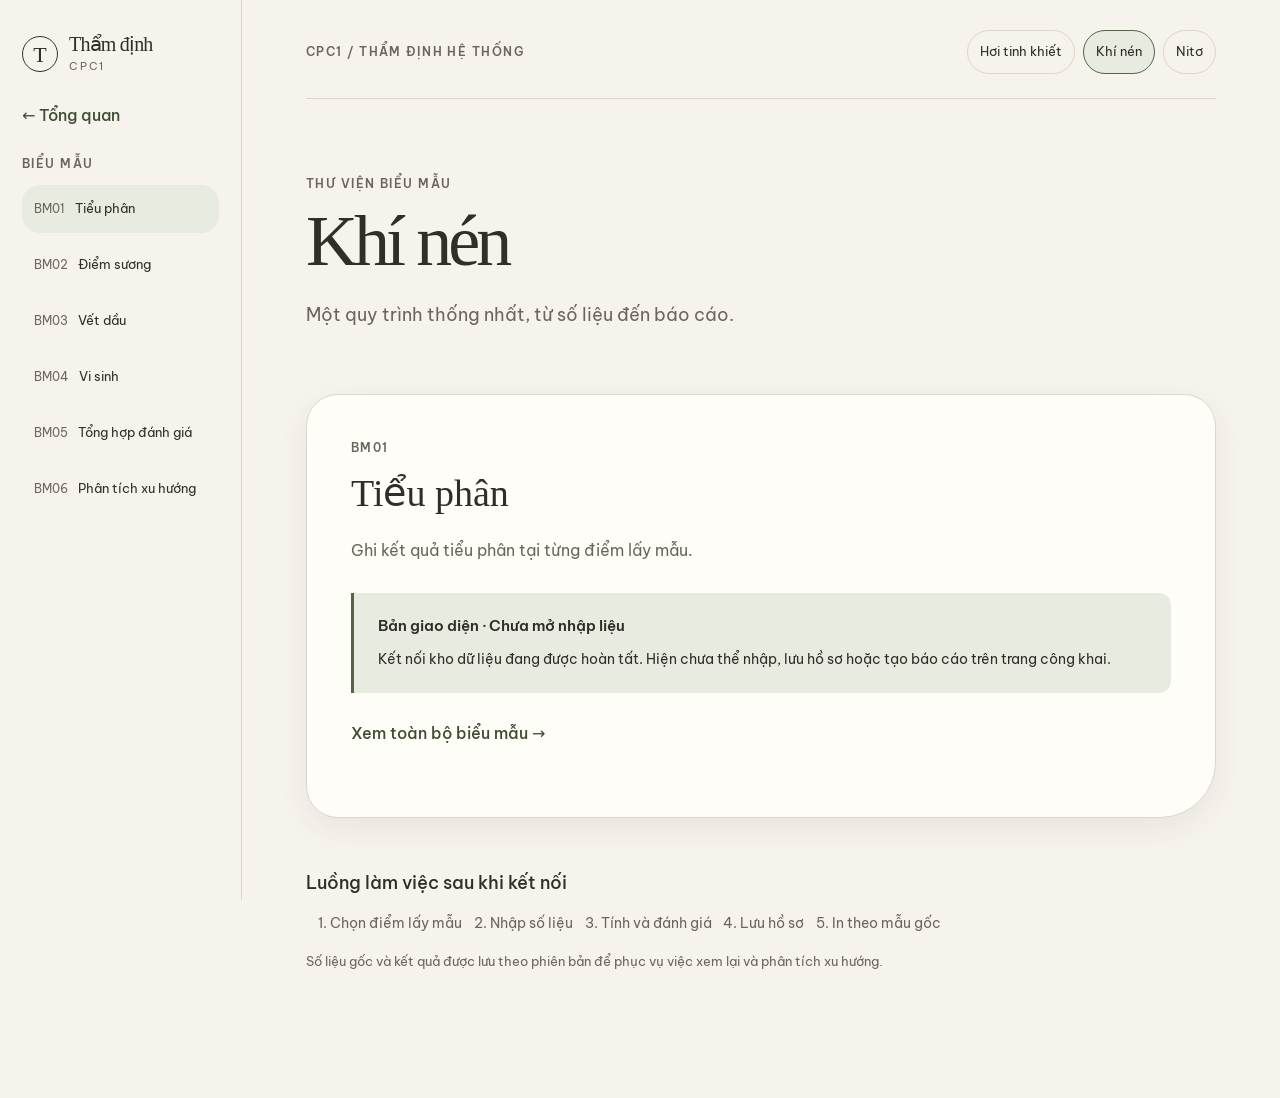
==== gas.html @ d6c69bbc "Publish Tham dinh interface catalogue" ====
<!doctype html>
<html lang="vi"><head><meta charset="utf-8"><meta name="viewport" content="width=device-width,initial-scale=1">
<meta name="color-scheme" content="light"><title>Thẩm định | Biểu mẫu hệ thống</title>
<link rel="stylesheet" href="./theme.css"><link rel="stylesheet" href="./home.css"><link rel="stylesheet" href="./publication.css"></head>
<body data-publication-module><a class="skip-link" href="#main-content">Bỏ qua điều hướng</a>
<div class="home-shell"><aside class="home-sidebar" aria-label="Biểu mẫu hệ thống">
<a class="home-brand" href="./index.html"><span class="publication-mark" aria-hidden="true">T</span><span><strong>Thẩm định</strong><small>CPC1</small></span></a>
<a class="publication-back" href="./index.html">← Tổng quan</a><p class="eyebrow">BIỂU MẪU</p>
<nav id="publication-forms" class="publication-forms" aria-label="Chọn biểu mẫu"></nav></aside>
<main id="main-content" tabindex="-1"><header class="home-header"><p class="section-kicker">CPC1 / THẨM ĐỊNH HỆ THỐNG</p>
<nav class="publication-systems" aria-label="Chọn hệ thống"><a href="./steam.html" data-system="steam">Hơi tinh khiết</a><a href="./gas.html?system=air" data-system="air">Khí nén</a><a href="./gas.html?system=nitrogen" data-system="nitrogen">Nitơ</a></nav></header>
<section class="intro"><div><p class="eyebrow">THƯ VIỆN BIỂU MẪU</p><h1 id="publication-system">Hệ thống</h1><p class="lede">Một quy trình thống nhất, từ số liệu đến báo cáo.</p></div></section>
<section class="publication-form-card" aria-labelledby="publication-title"><p class="eyebrow" id="publication-code"></p><h2 id="publication-title">Biểu mẫu</h2><p id="publication-description"></p>
<div class="publication-notice" role="status"><strong>Bản giao diện · Chưa mở nhập liệu</strong><p>Kết nối kho dữ liệu đang được hoàn tất. Hiện chưa thể nhập, lưu hồ sơ hoặc tạo báo cáo trên trang công khai.</p></div>
<a class="publication-back" href="./index.html#bieu-mau">Xem toàn bộ biểu mẫu →</a></section>
<section class="publication-flow" aria-labelledby="publication-flow-title"><h2 id="publication-flow-title">Luồng làm việc sau khi kết nối</h2><ol><li>Chọn điểm lấy mẫu</li><li>Nhập số liệu</li><li>Tính và đánh giá</li><li>Lưu hồ sơ</li><li>In theo mẫu gốc</li></ol><p>Số liệu gốc và kết quả được lưu theo phiên bản để phục vụ việc xem lại và phân tích xu hướng.</p></section>
</main></div><script src="./publication.js" defer></script></body></html>
---- theme.css ----
@font-face {
  font-family: "Be Vietnam Pro";
  src: url("./fonts/BeVietnamPro-Regular.ttf") format("truetype");
  font-style: normal;
  font-weight: 400;
  font-display: swap;
}
@font-face {
  font-family: "Be Vietnam Pro";
  src: url("./fonts/BeVietnamPro-Medium.ttf") format("truetype");
  font-style: normal;
  font-weight: 500;
  font-display: swap;
}
@font-face {
  font-family: "Be Vietnam Pro";
  src: url("./fonts/BeVietnamPro-SemiBold.ttf") format("truetype");
  font-style: normal;
  font-weight: 600;
  font-display: swap;
}

:root {
  --td-bg: #f6f3ec;
  --td-surface: #fffdf8;
  --td-ink: #302e28;
  --td-muted: #6b665c;
  --td-line: #ddd7cb;
  --td-accent: #556447;
  --td-accent-deep: #3f4c35;
  --td-accent-soft: #e8ebdf;
  --td-pass: #296247;
  --td-pass-soft: #e6f0e9;
  --td-fail: #a63a35;
  --td-fail-soft: #fae9e7;
  --td-warning: #86651d;
  --td-warning-soft: #faf1d7;
  --td-radius: 16px;
  --td-shadow: 0 10px 30px rgb(66 58 41 / 7%);
  --td-focus: #9a6c18;
}

body { font-family: "Be Vietnam Pro", ui-sans-serif, system-ui, -apple-system, "Segoe UI", Arial, sans-serif; }

@media (max-width: 760px) {
  .shell { padding: 20px 12px 48px; }
  .masthead { display: block; }
  .top-actions { margin-top: 16px; }
  .workspace { grid-template-columns: minmax(0, 1fr); }
  .workspace > .sidebar { position: static; }
  .point-list { max-height: 250px; }
  .content-heading { display: block; }
  .content-heading .status { margin-top: 10px; }
  .summary-row { grid-template-columns: minmax(0, 1fr); }
  .actionbar { position: static; }
  .actionbar .actions { width: 100%; }
  .actionbar .actions button { flex: 1 1 145px; }
}

@media (max-width: 390px) {
  .shell { padding: 14px 8px 32px; }
  .workspace > .content, .workspace > .sidebar { padding: 14px; }
  .actionbar .actions button { flex-basis: 100%; }
  .field-grid { grid-template-columns: minmax(0, 1fr); }
}

@media (prefers-reduced-motion: reduce) {
  *, *::before, *::after { scroll-behavior: auto !important; transition: none !important; }
}
---- home.css ----
* {
  box-sizing: border-box;
}
.sr-only {
  position: absolute;
  width: 1px;
  height: 1px;
  padding: 0;
  margin: -1px;
  overflow: hidden;
  clip-path: inset(50%);
  white-space: nowrap;
  border: 0;
}
html {
  scroll-behavior: smooth;
}
body {
  margin: 0;
  background: var(--td-bg);
  color: var(--td-ink);
  font-family: "Be Vietnam Pro", ui-sans-serif, system-ui, sans-serif;
  font-size: 16px;
  line-height: 1.5;
}
.skip-link {
  position: fixed;
  z-index: 20;
  top: 10px;
  left: 10px;
  padding: 0.7rem 1rem;
  background: var(--td-ink);
  color: #fff;
  transform: translateY(-150%);
  border-radius: 7px;
}
.skip-link:focus {
  transform: translateY(0);
}
.home-shell {
  display: grid;
  grid-template-columns: 242px minmax(0, 1fr);
  min-height: 100vh;
}
.home-sidebar {
  position: sticky;
  top: 0;
  height: 100vh;
  padding: 34px 22px 26px;
  border-right: 1px solid var(--td-line);
  display: flex;
  flex-direction: column;
}
.home-brand {
  display: flex;
  align-items: center;
  gap: 11px;
  width: max-content;
  color: inherit;
  text-decoration: none;
}
.brand-glyph {
  width: 34px;
  height: 34px;
  padding: 7px;
  border: 1px solid var(--td-ink);
  border-radius: 50%;
  fill: none;
  stroke: currentColor;
  stroke-width: 1.6;
}
.home-brand strong {
  display: block;
  font-family: Georgia, serif;
  font-size: 20px;
  font-weight: 500;
  letter-spacing: -0.04em;
  line-height: 1;
}
.home-brand small {
  display: block;
  color: var(--td-muted);
  font-size: 11px;
  letter-spacing: 0.16em;
  margin-top: 4px;
}
.primary-nav {
  display: grid;
  gap: 5px;
  margin-top: 68px;
}
.primary-nav a {
  display: flex;
  align-items: center;
  gap: 11px;
  min-height: 44px;
  padding: 0 10px;
  border-radius: 24px;
  color: var(--td-muted);
  text-decoration: none;
  font-size: 14px;
}
.primary-nav a:hover,
.primary-nav a:focus-visible,
.primary-nav a[aria-current] {
  background: var(--td-surface);
  color: var(--td-ink);
}
.primary-nav svg {
  width: 18px;
  height: 18px;
  fill: none;
  stroke: currentColor;
  stroke-width: 1.5;
}
.sidebar-note {
  margin: auto 10px 0;
  color: var(--td-muted);
  font-size: 12px;
  line-height: 1.55;
}
main {
  width: min(1100px, 100%);
  padding: 30px clamp(24px, 5vw, 72px) 76px;
  margin: 0 auto;
}
.home-header {
  display: flex;
  align-items: center;
  justify-content: space-between;
  padding-bottom: 24px;
  border-bottom: 1px solid var(--td-line);
}
.section-kicker,
.eyebrow {
  margin: 0;
  color: var(--td-muted);
  font-size: 12px;
  font-weight: 600;
  letter-spacing: 0.12em;
}
.header-guide {
  min-height: 44px;
  display: inline-flex;
  align-items: center;
  gap: 8px;
  color: var(--td-ink);
  font-size: 13px;
  text-decoration: none;
}
.header-guide span {
  color: var(--td-accent);
  font-size: 18px;
}
.intro {
  display: flex;
  justify-content: space-between;
  gap: 32px;
  padding: 76px 0 66px;
}
.intro h1,
.section-heading h2 {
  font-family: Georgia, "Times New Roman", serif;
  font-weight: 400;
  letter-spacing: -0.055em;
}
.intro h1 {
  font-size: clamp(44px, 6vw, 72px);
  line-height: 1.08;
  margin: 10px 0 20px;
}
.lede {
  max-width: 440px;
  margin: 0;
  color: var(--td-muted);
  font-size: 18px;
}
.scope-counts {
  position: relative;
  display: flex;
  flex: 0 0 228px;
  align-self: center;
  align-items: flex-end;
  min-height: 222px;
  margin: 0;
  padding: 36px 22px 26px;
  border: 1px solid var(--td-line);
  border-radius: 120px 120px 28px 28px;
  background: #eeebe3;
}
.scope-counts::before {
  content: "";
  position: absolute;
  inset: 15px 15px 112px;
  border: 1px solid #d2cbbc;
  border-bottom: 0;
  border-radius: 100px 100px 0 0;
  pointer-events: none;
}
.scope-counts div {
  flex: 1;
  min-width: 0;
  padding-left: 10px;
}
.scope-counts div + div {
  border-left: 1px solid #d2cbbc;
  padding-left: 20px;
}
.scope-counts dt {
  color: var(--td-muted);
  font-size: 12px;
}
.scope-counts dd {
  margin: 2px 0 0;
  font-family: Georgia, serif;
  font-size: 32px;
}
.systems-section,
.library-section,
.guides-section {
  padding: 44px 0;
  border-top: 1px solid var(--td-line);
}
.section-heading {
  display: flex;
  align-items: end;
  justify-content: space-between;
  gap: 20px;
  margin-bottom: 23px;
}
.section-heading h2 {
  font-size: 32px;
  line-height: 1.1;
  margin: 7px 0 0;
}
.section-heading > p {
  max-width: 250px;
  margin: 0;
  color: var(--td-muted);
  font-size: 13px;
  text-align: right;
}
.systems-grid {
  display: grid;
  grid-template-columns: repeat(3, 1fr);
  gap: 14px;
}
.system-card {
  display: flex;
  flex-direction: column;
  min-height: 306px;
  padding: 25px;
  background: var(--td-surface);
  border: 1px solid var(--td-line);
  border-radius: 28px 28px 52px 28px;
  box-shadow: var(--td-shadow);
  transition: border-color 180ms ease, box-shadow 180ms ease;
}
.system-card:hover,
.system-card:focus-within {
  border-color: #b0b59f;
  box-shadow: 0 12px 28px rgb(66 58 41 / 8%);
}
.card-icon {
  width: 48px;
  height: 56px;
  display: grid;
  place-items: center;
  border-radius: 28px 28px 16px 16px;
  background: var(--td-accent-soft);
  color: var(--td-accent);
}
.card-icon svg {
  width: 22px;
  fill: none;
  stroke: currentColor;
  stroke-width: 1.5;
}
.card-index {
  margin: 32px 0 8px;
  color: var(--td-muted);
  font-size: 12px;
  font-weight: 600;
  letter-spacing: 0.12em;
}
.system-card h3 {
  margin: 0;
  font-family: Georgia, serif;
  font-size: 26px;
  font-weight: 400;
  letter-spacing: -0.035em;
}
.system-card > p:not(.card-index) {
  margin: 10px 0 20px;
  color: var(--td-muted);
  font-size: 13px;
}
.system-card a {
  display: flex;
  justify-content: space-between;
  align-items: center;
  min-height: 44px;
  margin-top: auto;
  padding-top: 16px;
  border-top: 1px solid var(--td-line);
  color: var(--td-ink);
  font-size: 13px;
  font-weight: 650;
  text-decoration: none;
}
.system-card a span {
  color: var(--td-accent);
  font-size: 19px;
}
.form-search {
  display: flex;
  align-items: center;
  gap: 11px;
  padding: 0 15px;
  border: 1px solid #888476;
  border-radius: 28px;
  background: var(--td-surface);
  min-height: 54px;
}
.form-search:focus-within {
  outline: 2px solid var(--td-accent);
  outline-offset: 3px;
  border-color: var(--td-accent);
}
.form-search svg {
  width: 20px;
  flex: none;
  fill: none;
  stroke: var(--td-muted);
  stroke-width: 1.6;
}
.form-search input {
  width: 100%;
  border: 0;
  outline: 0;
  background: transparent;
  color: var(--td-ink);
  font: inherit;
  font-size: 15px;
}
.form-search input::placeholder {
  color: var(--td-muted);
}
.form-results {
  display: grid;
  grid-template-columns: repeat(3, 1fr);
  gap: 9px;
  margin-top: 16px;
}
.form-result {
  display: grid;
  grid-template-columns: auto 1fr auto;
  align-items: center;
  gap: 11px;
  min-height: 72px;
  padding: 10px 13px;
  border: 1px solid var(--td-line);
  border-radius: 18px;
  background: transparent;
  color: inherit;
  text-decoration: none;
}
.form-result:hover,
.form-result:focus-visible {
  background: var(--td-surface);
  border-color: #c7beae;
}
.form-code {
  color: var(--td-accent);
  font-size: 12px;
  font-weight: 600;
}
.form-result small,
.form-result strong {
  display: block;
}
.form-result small {
  color: var(--td-muted);
  font-size: 12px;
}
.form-result strong {
  font-size: 13px;
  line-height: 1.25;
}
.result-arrow {
  color: var(--td-accent);
  font-size: 18px;
}
.empty-results {
  padding: 20px 0;
  margin: 0;
  color: var(--td-muted);
}
.guides-grid {
  display: grid;
  grid-template-columns: repeat(3, 1fr);
  border-top: 1px solid var(--td-line);
  border-bottom: 1px solid var(--td-line);
}
.guides-grid article {
  padding: 24px 24px 24px 0;
}
.guides-grid article + article {
  padding-left: 24px;
  border-left: 1px solid var(--td-line);
}
.guides-grid span {
  color: var(--td-accent);
  font-size: 12px;
  font-weight: 700;
}
.guides-grid h3 {
  margin: 18px 0 7px;
  font-family: Georgia, serif;
  font-size: 21px;
  font-weight: 400;
}
.guides-grid p {
  margin: 0;
  color: var(--td-muted);
  font-size: 13px;
}
.record-links {
  display: grid;
  grid-template-columns: 1.5fr repeat(3, 1fr);
  gap: 8px;
  align-items: center;
  padding-top: 22px;
}
.record-links p {
  margin: 0;
  color: var(--td-muted);
  font-size: 12px;
}
.record-links a {
  display: flex;
  align-items: center;
  justify-content: space-between;
  min-height: 44px;
  padding: 0 12px;
  border-bottom: 1px solid var(--td-line);
  color: var(--td-ink);
  font-size: 13px;
  text-decoration: none;
}
.record-links a span {
  color: var(--td-accent);
}
a:focus-visible {
  outline: 2px solid var(--td-accent);
  outline-offset: 3px;
}
@media (max-width: 850px) {
  .home-shell {
    display: block;
  }
  .home-sidebar {
    position: static;
    height: auto;
    padding: 18px 24px;
    border-right: 0;
    border-bottom: 1px solid var(--td-line);
    gap: 18px;
  }
  .primary-nav {
    display: flex;
    overflow: auto;
    gap: 2px;
    margin: 0;
  }
  .primary-nav a {
    padding: 0 9px;
    white-space: nowrap;
  }
  .sidebar-note {
    display: none;
  }
  main {
    padding: 24px 24px 60px;
  }
  .intro {
    padding: 58px 0 48px;
  }
  .systems-grid,
  .form-results {
    grid-template-columns: repeat(2, 1fr);
  }
  .systems-grid .system-card:last-child {
    grid-column: span 2;
  }
  .record-links {
    grid-template-columns: 1fr 1fr;
  }
  .record-links p {
    grid-column: 1/-1;
  }
}
@media (max-width: 560px) {
  .home-header {
    align-items: flex-start;
  }
  .section-kicker {
    line-height: 1.4;
  }
  .header-guide {
    font-size: 12px;
  }
  .intro {
    display: block;
    padding: 48px 0 40px;
  }
  .intro h1 {
    font-size: 47px;
  }
  .lede {
    font-size: 16px;
  }
  .scope-counts {
    margin-top: 35px;
    align-self: auto;
    min-height: 0;
    padding: 20px 24px;
    border-radius: 32px 32px 16px 16px;
  }
  .scope-counts::before {
    display: none;
  }
  .scope-counts div {
    min-width: 0;
    flex: 1;
  }
  .section-heading {
    align-items: start;
  }
  .section-heading h2 {
    font-size: 28px;
  }
  .section-heading > p {
    font-size: 12px;
  }
  .systems-grid,
  .form-results,
  .guides-grid {
    grid-template-columns: 1fr;
  }
  .systems-grid .system-card:last-child {
    grid-column: auto;
  }
  .system-card {
    min-height: 260px;
  }
  .guides-grid article,
  .guides-grid article + article {
    padding: 20px 0;
    border-left: 0;
  }
  .guides-grid article + article {
    border-top: 1px solid var(--td-line);
  }
  .record-links {
    grid-template-columns: 1fr;
  }
  .record-links a {
    padding-left: 0;
    padding-right: 0;
  }
  .form-search input {
    min-width: 0;
  }
  .primary-nav a {
    font-size: 13px;
  }
  .primary-nav svg {
    display: none;
  }
}
@media (prefers-reduced-motion: reduce) {
  html {
    scroll-behavior: auto;
  }
  * {
    transition: none !important;
    animation: none !important;
  }
}
---- publication.css ----
.publication-home-note{display:inline-block;margin:18px 0 0;padding:8px 13px;border:1px solid var(--td-line);border-radius:18px;color:var(--td-accent-deep);background:var(--td-accent-soft);font-size:13px;line-height:1.6}
.publication-mark{width:36px;height:36px;border:1px solid var(--td-ink);border-radius:50%;display:grid;place-items:center;font-family:Georgia,serif;font-size:22px}
.publication-back{display:inline-flex;align-items:center;min-height:44px;color:var(--td-accent-deep);text-decoration:none;font-weight:500;margin:18px 0}
.publication-forms{display:grid;gap:8px;margin-top:12px}.publication-forms a{display:flex;align-items:center;gap:10px;min-height:48px;padding:10px 12px;border-radius:18px;text-decoration:none;color:var(--td-ink);font-size:13px;line-height:1.5}.publication-forms a span{font-size:12px;color:var(--td-muted);flex-shrink:0}.publication-forms a:hover,.publication-forms a[aria-current=page]{background:var(--td-accent-soft)}
.publication-systems{display:flex;flex-wrap:wrap;gap:8px}.publication-systems a{display:inline-flex;align-items:center;padding:8px 12px;min-height:44px;border:1px solid var(--td-line);border-radius:24px;text-decoration:none;color:var(--td-ink);font-size:13px}.publication-systems a[aria-current=page]{background:var(--td-accent-soft);border-color:var(--td-accent)}
.publication-form-card{padding:clamp(22px,4vw,44px);background:var(--td-surface);border:1px solid var(--td-line);border-radius:32px 32px 56px 32px;box-shadow:var(--td-shadow)}.publication-form-card h2{font:400 clamp(26px,3vw,38px)/1.3 Georgia,serif;margin:12px 0 18px}.publication-form-card>p:not(.eyebrow){color:var(--td-muted);line-height:1.8;max-width:700px}.publication-notice{padding:20px 24px;margin-top:28px;border-left:3px solid var(--td-accent);background:var(--td-accent-soft);border-radius:0 12px 12px 0}.publication-notice strong{font-size:15px}.publication-notice p{font-size:14px;line-height:1.8;margin:10px 0 0;color:var(--td-ink)}
.publication-flow{padding:36px 0}.publication-flow h2{font-size:18px;font-weight:500}.publication-flow ol{display:flex;flex-wrap:wrap;gap:14px 28px;padding-left:24px;font-size:14px;line-height:1.8;color:var(--td-muted)}.publication-flow>p{font-size:13px;line-height:1.8;color:var(--td-muted)}
@media(max-width:760px){.publication-forms{grid-template-columns:repeat(2,minmax(0,1fr))}.publication-forms a{font-size:12px;padding:8px;gap:6px}.publication-systems{margin-top:12px}.publication-notice{padding:16px}.publication-flow ol{display:grid;gap:8px}}

@media(max-width:1050px){body[data-publication-module] .home-header{align-items:flex-start;flex-direction:column;gap:12px}}
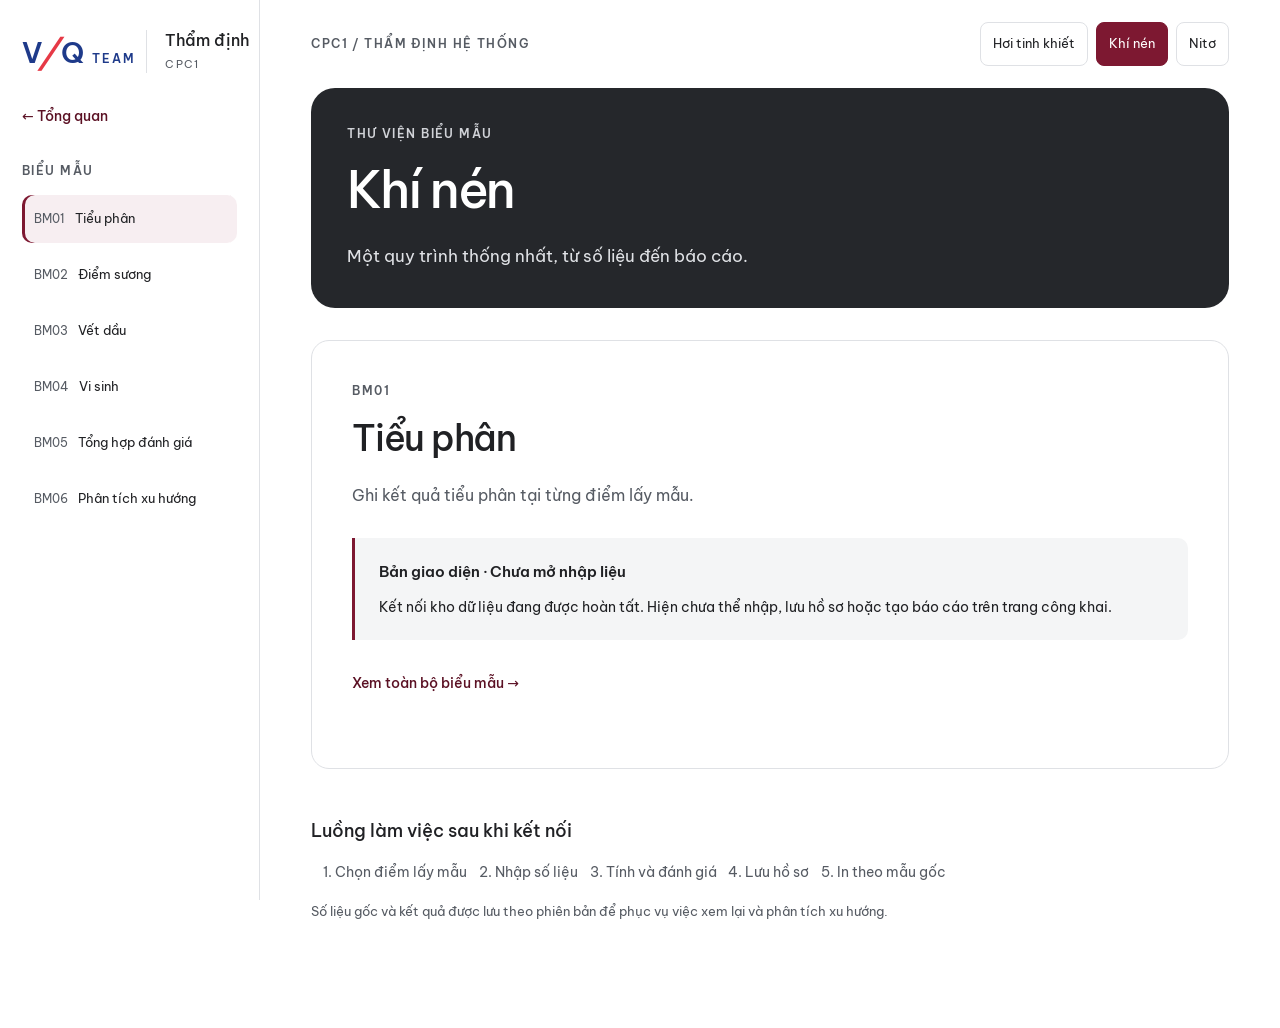
==== commit 9efe6878: "Publish white VQ team design inspired by interior catalogue" ====
--- a/gas.html
+++ b/gas.html
@@ -1,10 +1,10 @@
 <!doctype html>
 <html lang="vi"><head><meta charset="utf-8"><meta name="viewport" content="width=device-width,initial-scale=1">
 <meta name="color-scheme" content="light"><title>Thẩm định | Biểu mẫu hệ thống</title>
-<link rel="stylesheet" href="./theme.css"><link rel="stylesheet" href="./home.css"><link rel="stylesheet" href="./publication.css"></head>
+<link rel="stylesheet" href="./theme.css"><link rel="stylesheet" href="./home.css"><link rel="stylesheet" href="./publication.css"><link rel="stylesheet" href="./brand.css"><link rel="icon" type="image/svg+xml" href="./favicon.svg"></head>
 <body data-publication-module><a class="skip-link" href="#main-content">Bỏ qua điều hướng</a>
 <div class="home-shell"><aside class="home-sidebar" aria-label="Biểu mẫu hệ thống">
-<a class="home-brand" href="./index.html"><span class="publication-mark" aria-hidden="true">T</span><span><strong>Thẩm định</strong><small>CPC1</small></span></a>
+<a class="home-brand" href="./index.html" aria-label="V/Q team, Thẩm định, trang tổng quan"><span class="vq-wordmark" role="img" aria-label="V/Q team"><b>V</b><i aria-hidden="true">/</i><b>Q</b><small>team</small></span><span class="brand-product"><strong>Thẩm định</strong><small>CPC1</small></span></a>
 <a class="publication-back" href="./index.html">← Tổng quan</a><p class="eyebrow">BIỂU MẪU</p>
 <nav id="publication-forms" class="publication-forms" aria-label="Chọn biểu mẫu"></nav></aside>
 <main id="main-content" tabindex="-1"><header class="home-header"><p class="section-kicker">CPC1 / THẨM ĐỊNH HỆ THỐNG</p>
--- a/theme.css
+++ b/theme.css
@@ -21,23 +21,25 @@
 }
 
 :root {
-  --td-bg: #f6f3ec;
-  --td-surface: #fffdf8;
-  --td-ink: #302e28;
-  --td-muted: #6b665c;
-  --td-line: #ddd7cb;
-  --td-accent: #556447;
-  --td-accent-deep: #3f4c35;
-  --td-accent-soft: #e8ebdf;
+  --td-bg: #ffffff;
+  --td-surface: #ffffff;
+  --td-ink: #202124;
+  --td-muted: #565b63;
+  --td-line: #dfe1e5;
+  --td-accent: #7d1831;
+  --td-accent-deep: #5b1124;
+  --td-accent-soft: #f7eef1;
   --td-pass: #296247;
   --td-pass-soft: #e6f0e9;
   --td-fail: #a63a35;
   --td-fail-soft: #fae9e7;
   --td-warning: #86651d;
   --td-warning-soft: #faf1d7;
-  --td-radius: 16px;
-  --td-shadow: 0 10px 30px rgb(66 58 41 / 7%);
-  --td-focus: #9a6c18;
+  --td-neutral-soft: #f4f5f6;
+  --td-control-line: #818791;
+  --td-radius: 14px;
+  --td-shadow: 0 10px 30px rgb(22 24 28 / 5%);
+  --td-focus: #1e3a8a;
 }
 
 body { font-family: "Be Vietnam Pro", ui-sans-serif, system-ui, -apple-system, "Segoe UI", Arial, sans-serif; }
--- a/home.css
+++ b/home.css
@@ -1,590 +1,130 @@
-* {
-  box-sizing: border-box;
+* { box-sizing: border-box; }
+html { scroll-behavior: smooth; scroll-padding-top: 24px; }
+body { margin: 0; background: var(--td-bg); color: var(--td-ink); font: 16px/1.65 "Be Vietnam Pro", system-ui, sans-serif; }
+.sr-only { position:absolute; width:1px; height:1px; padding:0; margin:-1px; overflow:hidden; clip-path:inset(50%); white-space:nowrap; border:0; }
+.skip-link { position:fixed; z-index:20; top:10px; left:10px; padding:12px 18px; background:var(--td-ink); color:white; transform:translateY(-160%); border-radius:8px; }
+.skip-link:focus { transform:none; }
+.home-shell { min-height:100vh; }
+.home-sidebar { display:flex; align-items:center; justify-content:space-between; gap:32px; padding:24px max(32px,calc((100vw - 1184px)/2)); border-bottom:1px solid var(--td-line); background:#fff; }
+.home-brand { display:flex; align-items:center; gap:18px; width:max-content; color:inherit; text-decoration:none; }
+.home-brand > .brand-product { border-left:1px solid var(--td-line); padding-left:18px; }
+.brand-product strong { display:block; font-size:16px; font-weight:500; line-height:1.3; }
+.brand-product small { display:block; color:var(--td-muted); font-size:11px; letter-spacing:.12em; margin-top:4px; }
+.primary-nav { display:flex; align-items:center; gap:26px; }
+.primary-nav a { display:flex; align-items:center; gap:8px; min-height:44px; padding:6px 0; border-bottom:2px solid transparent; color:var(--td-muted); text-decoration:none; font-size:14px; }
+.primary-nav a:hover, .primary-nav a[aria-current] { color:var(--td-accent); border-color:var(--td-accent); }
+.primary-nav svg { display:none; }
+.sidebar-note { display:none; }
+main { width:min(1280px,100%); margin:0 auto; padding:0 48px 72px; }
+.home-header { display:flex; justify-content:space-between; align-items:center; gap:20px; padding:22px 0; }
+.section-kicker, .eyebrow { margin:0; font-size:12px; font-weight:600; letter-spacing:.12em; color:var(--td-muted); }
+.header-guide { display:inline-flex; align-items:center; gap:12px; min-height:44px; font-size:13px; text-decoration:none; color:var(--td-ink); }
+.header-guide span { color:var(--td-accent); }
+.intro { position:relative; display:flex; align-items:center; justify-content:space-between; gap:42px; padding:56px; background:#25272b; color:#fff; border-radius:24px; overflow:hidden; }
+.intro > div { flex:1; min-width:0; }
+.intro .eyebrow { color:#d0d2d7; }
+.intro h1 { max-width:700px; margin:16px 0 22px; font-size:clamp(36px,4.5vw,60px); font-weight:500; line-height:1.18; letter-spacing:-.045em; text-wrap:balance; }
+.lede { max-width:560px; margin:0; font-size:17px; line-height:1.75; color:#e0e2e6; }
+.scope-counts { position:relative; display:flex; align-items:flex-end; flex:0 0 222px; min-height:220px; margin:0; padding:30px 24px; border:1px solid #686c75; border-radius:120px 120px 20px 20px; background:#303339; }
+.scope-counts::before { content:""; position:absolute; inset:15px 15px 112px; border:1px solid #737884; border-bottom:0; border-radius:100px 100px 0 0; pointer-events:none; }
+.scope-counts div { flex:1; min-width:0; }
+.scope-counts div + div { padding-left:22px; border-left:1px solid #737884; }
+.scope-counts dt { font-size:12px; color:#e0e2e6; }
+.scope-counts dd { margin:6px 0 0; font-size:34px; font-weight:400; line-height:1.2; }
+.systems-section, .library-section, .guides-section { padding:48px 0; }
+.library-section, .guides-section { border-top:1px solid var(--td-line); }
+.section-heading { display:flex; align-items:flex-end; justify-content:space-between; gap:24px; margin-bottom:28px; }
+.section-heading h2 { margin:8px 0 0; font-size:30px; font-weight:500; line-height:1.3; letter-spacing:-.04em; }
+.section-heading > p { max-width:270px; margin:0; color:var(--td-muted); font-size:13px; text-align:right; }
+.systems-grid { display:grid; grid-template-columns:repeat(3,minmax(0,1fr)); gap:24px; }
+.system-card { display:flex; flex-direction:column; padding:12px 12px 0; background:#fff; border:1px solid var(--td-line); border-radius:18px; overflow:hidden; transition:border-color 180ms ease, box-shadow 180ms ease; }
+.system-card:hover, .system-card:focus-within { border-color:#a8aab0; box-shadow:0 12px 28px rgb(22 24 28 / 7%); }
+.card-icon { display:grid; place-items:center; height:160px; border-radius:10px; background:var(--td-neutral-soft); color:#656b75; }
+.card-icon svg { width:100%; height:140px; max-width:300px; fill:none; stroke:currentColor; stroke-width:1.6; stroke-linecap:round; stroke-linejoin:round; }
+.card-index { margin:24px 12px 8px; font-size:12px; color:var(--td-muted); letter-spacing:.08em; font-weight:500; }
+.system-card h3 { margin:0 12px; font-size:23px; font-weight:500; letter-spacing:-.035em; line-height:1.4; }
+.system-card > p:not(.card-index) { margin:10px 12px 22px; font-size:14px; line-height:1.7; color:var(--td-muted); }
+.system-card a { display:flex; align-items:center; justify-content:space-between; gap:14px; min-height:54px; margin:auto 12px 0; padding:14px 0; border-top:1px solid var(--td-line); color:var(--td-accent); font-size:14px; font-weight:500; text-decoration:none; }
+.system-card a span { font-size:22px; }
+.form-search { display:flex; align-items:center; gap:12px; min-height:56px; padding:0 18px; background:#fff; border:1px solid var(--td-control-line); border-radius:12px; }
+.form-search:focus-within { outline:2px solid var(--td-focus); outline-offset:3px; }
+.form-search svg { width:20px; flex:none; fill:none; stroke:var(--td-muted); stroke-width:1.6; }
+.form-search input { width:100%; min-width:0; border:0; outline:0; background:transparent; color:var(--td-ink); font:inherit; }
+.form-search input::placeholder { color:var(--td-muted); }
+.form-results { display:grid; grid-template-columns:repeat(3,minmax(0,1fr)); gap:12px; margin-top:20px; }
+.form-result { display:grid; grid-template-columns:auto minmax(0,1fr) auto; gap:12px; align-items:center; min-height:84px; padding:14px 16px; border:1px solid var(--td-line); border-radius:12px; color:inherit; text-decoration:none; }
+.form-result:hover, .form-result:focus-visible { background:var(--td-neutral-soft); border-color:var(--td-control-line); }
+.form-code { font-size:12px; font-weight:600; color:var(--td-accent); }
+.form-result small, .form-result strong { display:block; }
+.form-result small { font-size:12px; color:var(--td-muted); }
+.form-result strong { font-size:14px; font-weight:500; line-height:1.45; }
+.result-arrow { color:var(--td-accent); font-size:20px; }
+.empty-results { margin:0; padding:24px 0; color:var(--td-muted); }
+.guides-grid { display:grid; grid-template-columns:repeat(3,minmax(0,1fr)); gap:32px; padding:30px; border-radius:18px; background:var(--td-neutral-soft); }
+.guides-grid span { color:var(--td-accent); font-size:13px; font-weight:600; }
+.guides-grid h3 { margin:16px 0 10px; font-size:18px; font-weight:500; }
+.guides-grid p { margin:0; font-size:14px; color:var(--td-muted); }
+.record-links { display:grid; grid-template-columns:1.5fr repeat(3,1fr); gap:16px; align-items:center; padding-top:24px; }
+.record-links p { margin:0; color:var(--td-muted); font-size:13px; }
+.record-links a { display:flex; justify-content:space-between; align-items:center; min-height:44px; color:var(--td-accent); text-decoration:none; font-size:14px; }
+a:focus-visible { outline:2px solid var(--td-focus); outline-offset:4px; border-radius:4px; }
+/* Catalogue module keeps a compact, stable form navigation. */
+body[data-publication-module] .home-shell { display:grid; grid-template-columns:260px minmax(0,1fr); }
+body[data-publication-module] .home-sidebar { display:flex; flex-direction:column; align-items:stretch; justify-content:flex-start; position:sticky; top:0; height:100vh; overflow-y:auto; padding:30px 22px; border-right:1px solid var(--td-line); border-bottom:0; gap:0; }
+body[data-publication-module] .home-brand { flex-wrap:wrap; gap:10px; }
+body[data-publication-module] main { padding:0 clamp(24px,4vw,60px) 60px; }
+body[data-publication-module] .intro { padding:36px; margin-bottom:32px; }
+body[data-publication-module] .intro h1 { font-size:clamp(36px,4vw,52px); }
+@media(max-width:1000px) {
+ .home-sidebar { padding:20px 28px; gap:20px; }
+ .primary-nav { gap:18px; }
+ main { padding:0 28px 56px; }
+ .intro { padding:40px; gap:28px; }
+ .scope-counts { flex-basis:190px; min-height:204px; padding:28px 18px; }
+ .systems-grid { gap:16px; }
+ .system-card h3 { font-size:21px; }
+ body[data-publication-module] .home-shell { grid-template-columns:224px minmax(0,1fr); }
+ body[data-publication-module] .home-brand > .brand-product { border-left:0; padding-left:0; }
+ .form-results { grid-template-columns:repeat(2,minmax(0,1fr)); }
 }
-.sr-only {
-  position: absolute;
-  width: 1px;
-  height: 1px;
-  padding: 0;
-  margin: -1px;
-  overflow: hidden;
-  clip-path: inset(50%);
-  white-space: nowrap;
-  border: 0;
+@media(max-width:760px) {
+ .home-sidebar { display:block; padding:20px 24px 0; }
+ .primary-nav { justify-content:space-between; gap:12px; margin-top:18px; }
+ .primary-nav a { font-size:13px; }
+ main { padding:0 24px 40px; }
+ .home-header { padding:14px 0; }
+ .section-kicker { font-size:11px; letter-spacing:.04em; }
+ .header-guide { font-size:12px; }
+ .intro { padding:30px; gap:26px; }
+ .intro h1 { font-size:38px; }
+ .lede { font-size:16px; }
+ .scope-counts { flex-basis:170px; min-height:200px; }
+ .systems-grid { grid-template-columns:1fr; }
+ .system-card { padding:12px 12px 0; }
+ .card-icon { height:180px; }
+ .card-icon svg { height:160px; }
+ .guides-grid { grid-template-columns:1fr; gap:24px; padding:26px; }
+ .guides-grid article + article { padding-top:24px; border-top:1px solid var(--td-line); }
+ .record-links { grid-template-columns:1fr 1fr; }
+ .record-links p { grid-column:1/-1; }
+ body[data-publication-module] .home-shell { display:block; }
+ body[data-publication-module] .home-sidebar { position:static; height:auto; padding:22px 24px; border-right:0; border-bottom:1px solid var(--td-line); }
+ body[data-publication-module] .home-brand > .brand-product { border-left:1px solid var(--td-line); padding-left:18px; }
+ body[data-publication-module] .intro { padding:28px; }
 }
-html {
-  scroll-behavior: smooth;
+@media(max-width:560px) {
+ main { padding:0 20px 32px; }
+ .home-sidebar { padding-left:20px; padding-right:20px; }
+ .intro { display:block; padding:28px; border-radius:18px; }
+ .intro h1 { font-size:36px; }
+ .scope-counts { margin-top:28px; min-height:0; padding:20px; border-radius:14px; }
+ .scope-counts::before { display:none; }
+ .scope-counts dd { font-size:28px; }
+ .section-heading { align-items:flex-start; gap:20px; }
+ .section-heading h2 { font-size:26px; }
+ .section-heading > p { max-width:110px; font-size:12px; }
+ .systems-section, .library-section, .guides-section { padding:36px 0; }
+ .form-results { grid-template-columns:1fr; }
+ .record-links { grid-template-columns:1fr; }
 }
-body {
-  margin: 0;
-  background: var(--td-bg);
-  color: var(--td-ink);
-  font-family: "Be Vietnam Pro", ui-sans-serif, system-ui, sans-serif;
-  font-size: 16px;
-  line-height: 1.5;
-}
-.skip-link {
-  position: fixed;
-  z-index: 20;
-  top: 10px;
-  left: 10px;
-  padding: 0.7rem 1rem;
-  background: var(--td-ink);
-  color: #fff;
-  transform: translateY(-150%);
-  border-radius: 7px;
-}
-.skip-link:focus {
-  transform: translateY(0);
-}
-.home-shell {
-  display: grid;
-  grid-template-columns: 242px minmax(0, 1fr);
-  min-height: 100vh;
-}
-.home-sidebar {
-  position: sticky;
-  top: 0;
-  height: 100vh;
-  padding: 34px 22px 26px;
-  border-right: 1px solid var(--td-line);
-  display: flex;
-  flex-direction: column;
-}
-.home-brand {
-  display: flex;
-  align-items: center;
-  gap: 11px;
-  width: max-content;
-  color: inherit;
-  text-decoration: none;
-}
-.brand-glyph {
-  width: 34px;
-  height: 34px;
-  padding: 7px;
-  border: 1px solid var(--td-ink);
-  border-radius: 50%;
-  fill: none;
-  stroke: currentColor;
-  stroke-width: 1.6;
-}
-.home-brand strong {
-  display: block;
-  font-family: Georgia, serif;
-  font-size: 20px;
-  font-weight: 500;
-  letter-spacing: -0.04em;
-  line-height: 1;
-}
-.home-brand small {
-  display: block;
-  color: var(--td-muted);
-  font-size: 11px;
-  letter-spacing: 0.16em;
-  margin-top: 4px;
-}
-.primary-nav {
-  display: grid;
-  gap: 5px;
-  margin-top: 68px;
-}
-.primary-nav a {
-  display: flex;
-  align-items: center;
-  gap: 11px;
-  min-height: 44px;
-  padding: 0 10px;
-  border-radius: 24px;
-  color: var(--td-muted);
-  text-decoration: none;
-  font-size: 14px;
-}
-.primary-nav a:hover,
-.primary-nav a:focus-visible,
-.primary-nav a[aria-current] {
-  background: var(--td-surface);
-  color: var(--td-ink);
-}
-.primary-nav svg {
-  width: 18px;
-  height: 18px;
-  fill: none;
-  stroke: currentColor;
-  stroke-width: 1.5;
-}
-.sidebar-note {
-  margin: auto 10px 0;
-  color: var(--td-muted);
-  font-size: 12px;
-  line-height: 1.55;
-}
-main {
-  width: min(1100px, 100%);
-  padding: 30px clamp(24px, 5vw, 72px) 76px;
-  margin: 0 auto;
-}
-.home-header {
-  display: flex;
-  align-items: center;
-  justify-content: space-between;
-  padding-bottom: 24px;
-  border-bottom: 1px solid var(--td-line);
-}
-.section-kicker,
-.eyebrow {
-  margin: 0;
-  color: var(--td-muted);
-  font-size: 12px;
-  font-weight: 600;
-  letter-spacing: 0.12em;
-}
-.header-guide {
-  min-height: 44px;
-  display: inline-flex;
-  align-items: center;
-  gap: 8px;
-  color: var(--td-ink);
-  font-size: 13px;
-  text-decoration: none;
-}
-.header-guide span {
-  color: var(--td-accent);
-  font-size: 18px;
-}
-.intro {
-  display: flex;
-  justify-content: space-between;
-  gap: 32px;
-  padding: 76px 0 66px;
-}
-.intro h1,
-.section-heading h2 {
-  font-family: Georgia, "Times New Roman", serif;
-  font-weight: 400;
-  letter-spacing: -0.055em;
-}
-.intro h1 {
-  font-size: clamp(44px, 6vw, 72px);
-  line-height: 1.08;
-  margin: 10px 0 20px;
-}
-.lede {
-  max-width: 440px;
-  margin: 0;
-  color: var(--td-muted);
-  font-size: 18px;
-}
-.scope-counts {
-  position: relative;
-  display: flex;
-  flex: 0 0 228px;
-  align-self: center;
-  align-items: flex-end;
-  min-height: 222px;
-  margin: 0;
-  padding: 36px 22px 26px;
-  border: 1px solid var(--td-line);
-  border-radius: 120px 120px 28px 28px;
-  background: #eeebe3;
-}
-.scope-counts::before {
-  content: "";
-  position: absolute;
-  inset: 15px 15px 112px;
-  border: 1px solid #d2cbbc;
-  border-bottom: 0;
-  border-radius: 100px 100px 0 0;
-  pointer-events: none;
-}
-.scope-counts div {
-  flex: 1;
-  min-width: 0;
-  padding-left: 10px;
-}
-.scope-counts div + div {
-  border-left: 1px solid #d2cbbc;
-  padding-left: 20px;
-}
-.scope-counts dt {
-  color: var(--td-muted);
-  font-size: 12px;
-}
-.scope-counts dd {
-  margin: 2px 0 0;
-  font-family: Georgia, serif;
-  font-size: 32px;
-}
-.systems-section,
-.library-section,
-.guides-section {
-  padding: 44px 0;
-  border-top: 1px solid var(--td-line);
-}
-.section-heading {
-  display: flex;
-  align-items: end;
-  justify-content: space-between;
-  gap: 20px;
-  margin-bottom: 23px;
-}
-.section-heading h2 {
-  font-size: 32px;
-  line-height: 1.1;
-  margin: 7px 0 0;
-}
-.section-heading > p {
-  max-width: 250px;
-  margin: 0;
-  color: var(--td-muted);
-  font-size: 13px;
-  text-align: right;
-}
-.systems-grid {
-  display: grid;
-  grid-template-columns: repeat(3, 1fr);
-  gap: 14px;
-}
-.system-card {
-  display: flex;
-  flex-direction: column;
-  min-height: 306px;
-  padding: 25px;
-  background: var(--td-surface);
-  border: 1px solid var(--td-line);
-  border-radius: 28px 28px 52px 28px;
-  box-shadow: var(--td-shadow);
-  transition: border-color 180ms ease, box-shadow 180ms ease;
-}
-.system-card:hover,
-.system-card:focus-within {
-  border-color: #b0b59f;
-  box-shadow: 0 12px 28px rgb(66 58 41 / 8%);
-}
-.card-icon {
-  width: 48px;
-  height: 56px;
-  display: grid;
-  place-items: center;
-  border-radius: 28px 28px 16px 16px;
-  background: var(--td-accent-soft);
-  color: var(--td-accent);
-}
-.card-icon svg {
-  width: 22px;
-  fill: none;
-  stroke: currentColor;
-  stroke-width: 1.5;
-}
-.card-index {
-  margin: 32px 0 8px;
-  color: var(--td-muted);
-  font-size: 12px;
-  font-weight: 600;
-  letter-spacing: 0.12em;
-}
-.system-card h3 {
-  margin: 0;
-  font-family: Georgia, serif;
-  font-size: 26px;
-  font-weight: 400;
-  letter-spacing: -0.035em;
-}
-.system-card > p:not(.card-index) {
-  margin: 10px 0 20px;
-  color: var(--td-muted);
-  font-size: 13px;
-}
-.system-card a {
-  display: flex;
-  justify-content: space-between;
-  align-items: center;
-  min-height: 44px;
-  margin-top: auto;
-  padding-top: 16px;
-  border-top: 1px solid var(--td-line);
-  color: var(--td-ink);
-  font-size: 13px;
-  font-weight: 650;
-  text-decoration: none;
-}
-.system-card a span {
-  color: var(--td-accent);
-  font-size: 19px;
-}
-.form-search {
-  display: flex;
-  align-items: center;
-  gap: 11px;
-  padding: 0 15px;
-  border: 1px solid #888476;
-  border-radius: 28px;
-  background: var(--td-surface);
-  min-height: 54px;
-}
-.form-search:focus-within {
-  outline: 2px solid var(--td-accent);
-  outline-offset: 3px;
-  border-color: var(--td-accent);
-}
-.form-search svg {
-  width: 20px;
-  flex: none;
-  fill: none;
-  stroke: var(--td-muted);
-  stroke-width: 1.6;
-}
-.form-search input {
-  width: 100%;
-  border: 0;
-  outline: 0;
-  background: transparent;
-  color: var(--td-ink);
-  font: inherit;
-  font-size: 15px;
-}
-.form-search input::placeholder {
-  color: var(--td-muted);
-}
-.form-results {
-  display: grid;
-  grid-template-columns: repeat(3, 1fr);
-  gap: 9px;
-  margin-top: 16px;
-}
-.form-result {
-  display: grid;
-  grid-template-columns: auto 1fr auto;
-  align-items: center;
-  gap: 11px;
-  min-height: 72px;
-  padding: 10px 13px;
-  border: 1px solid var(--td-line);
-  border-radius: 18px;
-  background: transparent;
-  color: inherit;
-  text-decoration: none;
-}
-.form-result:hover,
-.form-result:focus-visible {
-  background: var(--td-surface);
-  border-color: #c7beae;
-}
-.form-code {
-  color: var(--td-accent);
-  font-size: 12px;
-  font-weight: 600;
-}
-.form-result small,
-.form-result strong {
-  display: block;
-}
-.form-result small {
-  color: var(--td-muted);
-  font-size: 12px;
-}
-.form-result strong {
-  font-size: 13px;
-  line-height: 1.25;
-}
-.result-arrow {
-  color: var(--td-accent);
-  font-size: 18px;
-}
-.empty-results {
-  padding: 20px 0;
-  margin: 0;
-  color: var(--td-muted);
-}
-.guides-grid {
-  display: grid;
-  grid-template-columns: repeat(3, 1fr);
-  border-top: 1px solid var(--td-line);
-  border-bottom: 1px solid var(--td-line);
-}
-.guides-grid article {
-  padding: 24px 24px 24px 0;
-}
-.guides-grid article + article {
-  padding-left: 24px;
-  border-left: 1px solid var(--td-line);
-}
-.guides-grid span {
-  color: var(--td-accent);
-  font-size: 12px;
-  font-weight: 700;
-}
-.guides-grid h3 {
-  margin: 18px 0 7px;
-  font-family: Georgia, serif;
-  font-size: 21px;
-  font-weight: 400;
-}
-.guides-grid p {
-  margin: 0;
-  color: var(--td-muted);
-  font-size: 13px;
-}
-.record-links {
-  display: grid;
-  grid-template-columns: 1.5fr repeat(3, 1fr);
-  gap: 8px;
-  align-items: center;
-  padding-top: 22px;
-}
-.record-links p {
-  margin: 0;
-  color: var(--td-muted);
-  font-size: 12px;
-}
-.record-links a {
-  display: flex;
-  align-items: center;
-  justify-content: space-between;
-  min-height: 44px;
-  padding: 0 12px;
-  border-bottom: 1px solid var(--td-line);
-  color: var(--td-ink);
-  font-size: 13px;
-  text-decoration: none;
-}
-.record-links a span {
-  color: var(--td-accent);
-}
-a:focus-visible {
-  outline: 2px solid var(--td-accent);
-  outline-offset: 3px;
-}
-@media (max-width: 850px) {
-  .home-shell {
-    display: block;
-  }
-  .home-sidebar {
-    position: static;
-    height: auto;
-    padding: 18px 24px;
-    border-right: 0;
-    border-bottom: 1px solid var(--td-line);
-    gap: 18px;
-  }
-  .primary-nav {
-    display: flex;
-    overflow: auto;
-    gap: 2px;
-    margin: 0;
-  }
-  .primary-nav a {
-    padding: 0 9px;
-    white-space: nowrap;
-  }
-  .sidebar-note {
-    display: none;
-  }
-  main {
-    padding: 24px 24px 60px;
-  }
-  .intro {
-    padding: 58px 0 48px;
-  }
-  .systems-grid,
-  .form-results {
-    grid-template-columns: repeat(2, 1fr);
-  }
-  .systems-grid .system-card:last-child {
-    grid-column: span 2;
-  }
-  .record-links {
-    grid-template-columns: 1fr 1fr;
-  }
-  .record-links p {
-    grid-column: 1/-1;
-  }
-}
-@media (max-width: 560px) {
-  .home-header {
-    align-items: flex-start;
-  }
-  .section-kicker {
-    line-height: 1.4;
-  }
-  .header-guide {
-    font-size: 12px;
-  }
-  .intro {
-    display: block;
-    padding: 48px 0 40px;
-  }
-  .intro h1 {
-    font-size: 47px;
-  }
-  .lede {
-    font-size: 16px;
-  }
-  .scope-counts {
-    margin-top: 35px;
-    align-self: auto;
-    min-height: 0;
-    padding: 20px 24px;
-    border-radius: 32px 32px 16px 16px;
-  }
-  .scope-counts::before {
-    display: none;
-  }
-  .scope-counts div {
-    min-width: 0;
-    flex: 1;
-  }
-  .section-heading {
-    align-items: start;
-  }
-  .section-heading h2 {
-    font-size: 28px;
-  }
-  .section-heading > p {
-    font-size: 12px;
-  }
-  .systems-grid,
-  .form-results,
-  .guides-grid {
-    grid-template-columns: 1fr;
-  }
-  .systems-grid .system-card:last-child {
-    grid-column: auto;
-  }
-  .system-card {
-    min-height: 260px;
-  }
-  .guides-grid article,
-  .guides-grid article + article {
-    padding: 20px 0;
-    border-left: 0;
-  }
-  .guides-grid article + article {
-    border-top: 1px solid var(--td-line);
-  }
-  .record-links {
-    grid-template-columns: 1fr;
-  }
-  .record-links a {
-    padding-left: 0;
-    padding-right: 0;
-  }
-  .form-search input {
-    min-width: 0;
-  }
-  .primary-nav a {
-    font-size: 13px;
-  }
-  .primary-nav svg {
-    display: none;
-  }
-}
-@media (prefers-reduced-motion: reduce) {
-  html {
-    scroll-behavior: auto;
-  }
-  * {
-    transition: none !important;
-    animation: none !important;
-  }
-}
+@media(prefers-reduced-motion:reduce) { html { scroll-behavior:auto; } *, *::before, *::after { transition:none !important; animation:none !important; } }
--- a/publication.css
+++ b/publication.css
@@ -1,10 +1,8 @@
-.publication-home-note{display:inline-block;margin:18px 0 0;padding:8px 13px;border:1px solid var(--td-line);border-radius:18px;color:var(--td-accent-deep);background:var(--td-accent-soft);font-size:13px;line-height:1.6}
-.publication-mark{width:36px;height:36px;border:1px solid var(--td-ink);border-radius:50%;display:grid;place-items:center;font-family:Georgia,serif;font-size:22px}
-.publication-back{display:inline-flex;align-items:center;min-height:44px;color:var(--td-accent-deep);text-decoration:none;font-weight:500;margin:18px 0}
-.publication-forms{display:grid;gap:8px;margin-top:12px}.publication-forms a{display:flex;align-items:center;gap:10px;min-height:48px;padding:10px 12px;border-radius:18px;text-decoration:none;color:var(--td-ink);font-size:13px;line-height:1.5}.publication-forms a span{font-size:12px;color:var(--td-muted);flex-shrink:0}.publication-forms a:hover,.publication-forms a[aria-current=page]{background:var(--td-accent-soft)}
-.publication-systems{display:flex;flex-wrap:wrap;gap:8px}.publication-systems a{display:inline-flex;align-items:center;padding:8px 12px;min-height:44px;border:1px solid var(--td-line);border-radius:24px;text-decoration:none;color:var(--td-ink);font-size:13px}.publication-systems a[aria-current=page]{background:var(--td-accent-soft);border-color:var(--td-accent)}
-.publication-form-card{padding:clamp(22px,4vw,44px);background:var(--td-surface);border:1px solid var(--td-line);border-radius:32px 32px 56px 32px;box-shadow:var(--td-shadow)}.publication-form-card h2{font:400 clamp(26px,3vw,38px)/1.3 Georgia,serif;margin:12px 0 18px}.publication-form-card>p:not(.eyebrow){color:var(--td-muted);line-height:1.8;max-width:700px}.publication-notice{padding:20px 24px;margin-top:28px;border-left:3px solid var(--td-accent);background:var(--td-accent-soft);border-radius:0 12px 12px 0}.publication-notice strong{font-size:15px}.publication-notice p{font-size:14px;line-height:1.8;margin:10px 0 0;color:var(--td-ink)}
-.publication-flow{padding:36px 0}.publication-flow h2{font-size:18px;font-weight:500}.publication-flow ol{display:flex;flex-wrap:wrap;gap:14px 28px;padding-left:24px;font-size:14px;line-height:1.8;color:var(--td-muted)}.publication-flow>p{font-size:13px;line-height:1.8;color:var(--td-muted)}
-@media(max-width:760px){.publication-forms{grid-template-columns:repeat(2,minmax(0,1fr))}.publication-forms a{font-size:12px;padding:8px;gap:6px}.publication-systems{margin-top:12px}.publication-notice{padding:16px}.publication-flow ol{display:grid;gap:8px}}
-
-@media(max-width:1050px){body[data-publication-module] .home-header{align-items:flex-start;flex-direction:column;gap:12px}}
+.publication-home-note{display:inline-block;margin:22px 0 0;padding:9px 14px;border:1px solid #707680;border-radius:8px;color:#f3f4f6;background:#343840;font-size:13px;line-height:1.6}
+.publication-back{display:inline-flex;align-items:center;min-height:44px;color:var(--td-accent-deep);text-decoration:none;font-size:14px;font-weight:500;margin:22px 0}
+.publication-forms{display:grid;gap:8px;margin-top:14px}.publication-forms a{display:flex;align-items:center;gap:10px;min-height:48px;padding:10px 12px;border-radius:10px;text-decoration:none;color:var(--td-ink);font-size:13px;line-height:1.5}.publication-forms a span{font-size:12px;color:var(--td-muted);flex-shrink:0}.publication-forms a:hover{background:var(--td-neutral-soft)}.publication-forms a[aria-current=page]{background:var(--td-accent-soft);box-shadow:inset 3px 0 var(--td-accent)}
+.publication-systems{display:flex;flex-wrap:wrap;gap:8px}.publication-systems a{display:inline-flex;align-items:center;padding:8px 12px;min-height:44px;border:1px solid var(--td-line);border-radius:8px;text-decoration:none;color:var(--td-ink);font-size:13px}.publication-systems a[aria-current=page]{background:var(--td-accent);border-color:var(--td-accent);color:#fff}
+.publication-form-card{padding:clamp(22px,4vw,40px);background:var(--td-surface);border:1px solid var(--td-line);border-radius:18px}.publication-form-card h2{font-size:clamp(26px,3vw,36px);font-weight:500;line-height:1.4;letter-spacing:-.035em;margin:12px 0 18px}.publication-form-card>p:not(.eyebrow){color:var(--td-muted);line-height:1.8;max-width:700px}.publication-notice{padding:20px 24px;margin-top:28px;border-left:3px solid var(--td-accent);background:var(--td-neutral-soft);border-radius:0 10px 10px 0}.publication-notice strong{font-size:15px}.publication-notice p{font-size:14px;line-height:1.8;margin:10px 0 0;color:var(--td-ink)}
+.publication-flow{padding:32px 0}.publication-flow h2{font-size:18px;font-weight:500}.publication-flow ol{display:flex;flex-wrap:wrap;gap:14px 28px;padding-left:24px;font-size:14px;line-height:1.8;color:var(--td-muted)}.publication-flow>p{font-size:13px;line-height:1.8;color:var(--td-muted)}
+@media(max-width:1120px){body[data-publication-module] .home-header{align-items:flex-start;flex-direction:column;gap:10px}}
+@media(max-width:760px){.publication-forms{grid-template-columns:repeat(2,minmax(0,1fr))}.publication-forms a{font-size:12px;padding:8px;gap:6px}.publication-systems{margin-top:4px}.publication-notice{padding:16px}.publication-flow ol{display:grid;gap:8px}}
--- a/brand.css
+++ b/brand.css
@@ -0,0 +1,5 @@
+/* Static adaptation of the VMP VQWordmark: original navy/red identity. */
+.vq-wordmark{display:inline-flex;align-items:baseline;white-space:nowrap;font-family:"Be Vietnam Pro",system-ui,sans-serif;font-size:28px;line-height:1;color:#1e3a8a;letter-spacing:-.04em;flex-shrink:0}
+.vq-wordmark b{font-weight:600}.vq-wordmark i{display:inline-block;color:#e63946;font-size:1.22em;font-style:normal;font-weight:600;transform:skewX(-18deg) translateY(2px);margin:0 1px}
+.vq-wordmark small{margin-left:9px;font-size:12px;line-height:1;font-weight:600;letter-spacing:.18em;color:#1e3a8a;text-transform:uppercase}
+.brand .vq-wordmark{font-size:24px}.brand{flex-wrap:wrap}.brand-identity{display:inline-flex;align-items:center;text-decoration:none;margin-bottom:18px;min-height:40px}
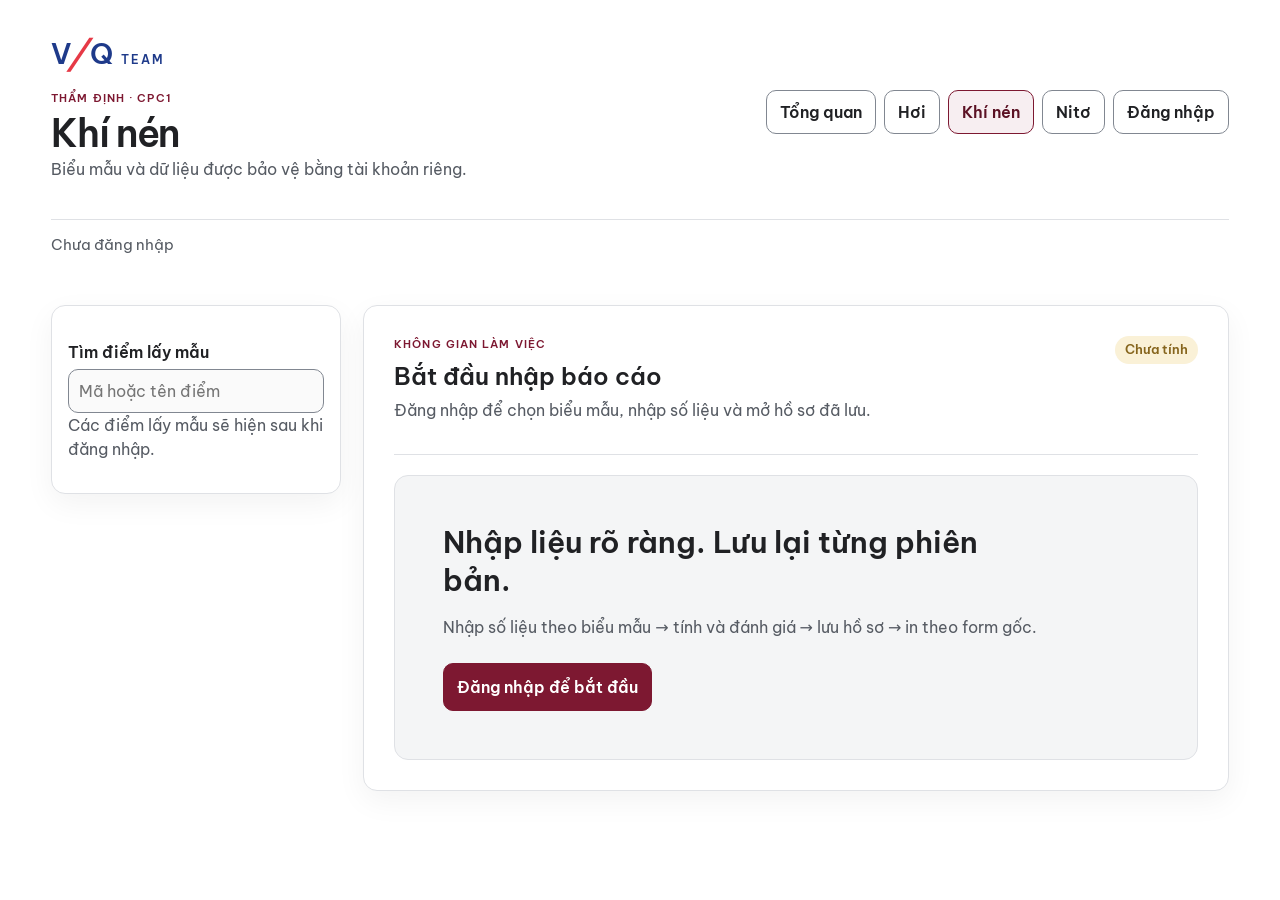
==== commit 1a0b1d05: "Publish authenticated entry, calculations, saved reports and PDF printing" ====
--- a/gas.html
+++ b/gas.html
@@ -1,17 +1,50 @@
 <!doctype html>
-<html lang="vi"><head><meta charset="utf-8"><meta name="viewport" content="width=device-width,initial-scale=1">
-<meta name="color-scheme" content="light"><title>Thẩm định | Biểu mẫu hệ thống</title>
-<link rel="stylesheet" href="./theme.css"><link rel="stylesheet" href="./home.css"><link rel="stylesheet" href="./publication.css"><link rel="stylesheet" href="./brand.css"><link rel="icon" type="image/svg+xml" href="./favicon.svg"></head>
-<body data-publication-module><a class="skip-link" href="#main-content">Bỏ qua điều hướng</a>
-<div class="home-shell"><aside class="home-sidebar" aria-label="Biểu mẫu hệ thống">
-<a class="home-brand" href="./index.html" aria-label="V/Q team, Thẩm định, trang tổng quan"><span class="vq-wordmark" role="img" aria-label="V/Q team"><b>V</b><i aria-hidden="true">/</i><b>Q</b><small>team</small></span><span class="brand-product"><strong>Thẩm định</strong><small>CPC1</small></span></a>
-<a class="publication-back" href="./index.html">← Tổng quan</a><p class="eyebrow">BIỂU MẪU</p>
-<nav id="publication-forms" class="publication-forms" aria-label="Chọn biểu mẫu"></nav></aside>
-<main id="main-content" tabindex="-1"><header class="home-header"><p class="section-kicker">CPC1 / THẨM ĐỊNH HỆ THỐNG</p>
-<nav class="publication-systems" aria-label="Chọn hệ thống"><a href="./steam.html" data-system="steam">Hơi tinh khiết</a><a href="./gas.html?system=air" data-system="air">Khí nén</a><a href="./gas.html?system=nitrogen" data-system="nitrogen">Nitơ</a></nav></header>
-<section class="intro"><div><p class="eyebrow">THƯ VIỆN BIỂU MẪU</p><h1 id="publication-system">Hệ thống</h1><p class="lede">Một quy trình thống nhất, từ số liệu đến báo cáo.</p></div></section>
-<section class="publication-form-card" aria-labelledby="publication-title"><p class="eyebrow" id="publication-code"></p><h2 id="publication-title">Biểu mẫu</h2><p id="publication-description"></p>
-<div class="publication-notice" role="status"><strong>Bản giao diện · Chưa mở nhập liệu</strong><p>Kết nối kho dữ liệu đang được hoàn tất. Hiện chưa thể nhập, lưu hồ sơ hoặc tạo báo cáo trên trang công khai.</p></div>
-<a class="publication-back" href="./index.html#bieu-mau">Xem toàn bộ biểu mẫu →</a></section>
-<section class="publication-flow" aria-labelledby="publication-flow-title"><h2 id="publication-flow-title">Luồng làm việc sau khi kết nối</h2><ol><li>Chọn điểm lấy mẫu</li><li>Nhập số liệu</li><li>Tính và đánh giá</li><li>Lưu hồ sơ</li><li>In theo mẫu gốc</li></ol><p>Số liệu gốc và kết quả được lưu theo phiên bản để phục vụ việc xem lại và phân tích xu hướng.</p></section>
-</main></div><script src="./publication.js" defer></script></body></html>+<html lang="vi">
+<head>
+  <meta charset="utf-8">
+  <meta name="viewport" content="width=device-width,initial-scale=1">
+  <title>Thẩm định | Khí nén và Nitơ</title>
+  <link rel="stylesheet" href="./gas.css">
+  <link rel="stylesheet" href="./theme.css">
+  <link rel="stylesheet" href="./brand.css">
+  <link rel="icon" type="image/svg+xml" href="./favicon.svg">
+</head>
+<body>
+  <a class="skip-link" href="#form-body">Đi đến vùng nhập liệu</a>
+  <main class="shell">
+    <a class="brand-identity" href="./index.html" aria-label="V/Q team, trang tổng quan"><span class="vq-wordmark" role="img" aria-label="V/Q team"><b>V</b><i aria-hidden="true">/</i><b>Q</b><small>team</small></span></a>
+    <header class="masthead">
+      <div><p class="eyebrow">THẨM ĐỊNH · CPC1</p><h1 id="page-title">Khí nén</h1><p id="formula-version" class="muted">Đang tải cấu hình…</p></div>
+      <div class="top-actions"><a class="link-button" href="./index.html">Tổng quan</a><a class="link-button" href="./steam.html">Hơi</a><button id="air" class="system-choice" type="button" aria-pressed="true">Khí nén</button><button id="nitrogen" class="system-choice" type="button" aria-pressed="false">Nitơ</button><button id="auth-button" type="button" hidden>Đăng nhập</button></div>
+    </header>
+    <p id="connection" class="connection" role="status">Đang kết nối máy chủ…</p>
+    <div id="message" class="message" role="status" aria-live="polite"></div>
+    <div id="error-summary" class="error-summary" tabindex="-1" hidden></div>
+    <div class="workspace">
+      <aside class="sidebar" aria-label="Biểu mẫu và điểm lấy mẫu">
+        <nav id="form-tabs" class="form-tabs" aria-label="Biểu mẫu"></nav>
+        <label class="search-label" for="point-search">Tìm điểm lấy mẫu</label>
+        <input id="point-search" type="search" placeholder="Mã hoặc tên điểm">
+        <p id="point-count" class="muted"></p>
+        <div id="point-list" class="point-list" role="listbox" aria-label="Điểm lấy mẫu"></div>
+      </aside>
+      <form id="entry-form" novalidate>
+        <section class="content" aria-labelledby="form-title">
+          <div class="content-heading"><div><p id="form-kind" class="eyebrow"></p><h2 id="form-title">Đang tải</h2><p id="form-description" class="muted"></p></div><span id="form-status" class="status incomplete">Chưa tính</span></div>
+          <div id="form-body"></div>
+        </section>
+        <footer class="actionbar">
+          <span id="record-state" class="record-state">Chưa lưu trên hệ thống</span>
+          <div class="actions"><button id="draft-download" type="button">Tải bản nháp</button><button id="draft-open" type="button">Mở bản nháp</button><input id="draft-file" type="file" accept="application/json" hidden><button id="record-load" type="button">Hồ sơ đã lưu</button><button id="record-save" type="button">Lưu hồ sơ</button><button id="evaluate" type="submit" class="primary">Tính và đánh giá</button><button id="print" type="button" class="primary">In biểu mẫu</button></div>
+        </footer>
+      </form>
+    </div>
+  </main>
+  <dialog id="auth-dialog"><form id="auth-form" method="dialog"><h2>Đăng nhập</h2><p>Đăng nhập để mở và lưu hồ sơ trên Supabase.</p><label>Email<input id="auth-email" type="email" autocomplete="email" required></label><label>Mật khẩu<input id="auth-password" type="password" autocomplete="current-password" required></label><p id="auth-error" class="field-error" role="alert"></p><menu><button id="auth-close" type="button">Đóng</button><button class="primary" type="submit">Đăng nhập</button></menu></form></dialog>
+  <dialog id="records-dialog"><div class="dialog-content"><div class="dialog-heading"><h2>Hồ sơ khí đã lưu</h2><button id="records-close" type="button">Đóng</button></div><div id="records-list"></div></div></dialog>
+  <script src="./runtime-config.js" defer></script>
+<script src="./cloud.js" defer></script>
+<script src="./gas-api.js" defer></script>
+  <script src="./gas.js" defer></script>
+</body>
+</html>
--- a/gas.css
+++ b/gas.css
@@ -0,0 +1 @@
+:root{--ink:var(--td-ink);--muted:var(--td-muted);--navy:var(--td-ink);--teal:var(--td-accent);--paper:var(--td-surface);--bg:var(--td-bg);--line:var(--td-line);--focus:var(--td-focus);--pass:var(--td-pass);--fail:var(--td-fail);--pending:var(--td-warning)}*{box-sizing:border-box}body{margin:0;background:var(--bg);color:var(--ink);font:16px/1.5 Inter,ui-sans-serif,system-ui,-apple-system,"Segoe UI",Arial,sans-serif}.shell{max-width:1540px;margin:auto;padding:32px clamp(16px,4vw,58px) 80px}.masthead{display:flex;justify-content:space-between;gap:24px;align-items:flex-start;border-bottom:1px solid var(--line);padding:0 0 22px}.eyebrow{margin:0 0 6px;color:var(--teal);font-weight:750;font-size:11px;letter-spacing:.1em;text-transform:uppercase}h1,h2,h3,p{margin-top:0}h1{margin-bottom:3px;font-size:clamp(28px,3vw,38px);letter-spacing:-.035em;line-height:1.1}h2{margin-bottom:4px}.muted,.help{color:var(--muted)}.top-actions,.actions{display:flex;gap:8px;flex-wrap:wrap}.link-button,button{min-height:44px;border:1px solid var(--td-control-line);border-radius:10px;padding:9px 13px;background:var(--td-surface);color:var(--ink);font:inherit;font-weight:680;text-decoration:none;cursor:pointer}.link-button:hover,button:hover{background:var(--td-neutral-soft)}button:focus-visible,input:focus-visible,textarea:focus-visible,a:focus-visible{outline:3px solid var(--td-focus);outline-offset:2px}.primary{border-color:var(--td-accent);background:var(--td-accent);color:#fff}.primary:hover{background:var(--td-accent-deep)}.system-choice[aria-pressed=true]{background:var(--td-accent-soft);border-color:var(--td-accent);color:var(--td-accent-deep)}.connection{margin:14px 0 0;color:var(--muted);font-size:.94rem}.message{min-height:1.5em;margin:12px 0;padding:10px 13px;border-radius:11px}.message:not(:empty){background:var(--td-accent-soft);color:var(--td-ink)}.message.error,.field-error{color:var(--fail)}.message.error{background:var(--td-fail-soft)}.error-summary{border:1px solid #e8bbb6;background:var(--td-fail-soft);padding:14px;border-radius:12px;margin:12px 0}.error-summary h2{font-size:1rem}.workspace{display:grid;grid-template-columns:minmax(240px,290px) minmax(0,1fr);gap:22px;align-items:start}.sidebar,.content,.actionbar{background:var(--paper);border:1px solid var(--line);border-radius:var(--td-radius);box-shadow:var(--td-shadow)}.sidebar{padding:16px;position:sticky;top:16px}.form-tabs{display:flex;gap:6px;flex-wrap:wrap;margin-bottom:18px}.tab{min-height:40px;padding:7px 10px}.tab.selected{background:var(--td-accent);border-color:var(--td-accent);color:#fff}.mini-status{display:block;font-size:.72rem;font-weight:500}.search-label{display:block;font-weight:700}.sidebar input{width:100%;min-height:44px;margin-top:5px;padding:9px 10px;border:1px solid var(--td-control-line);border-radius:10px;font:inherit}.point-list{display:grid;gap:5px;max-height:calc(100vh - 330px);overflow:auto}.point{text-align:left;min-height:0;padding:10px;display:grid;gap:2px}.point span:not(.mini-status){font-size:.85rem;font-weight:400}.point small{color:var(--muted)}.point.selected{border-left:4px solid var(--teal);background:var(--td-accent-soft)}.content{padding:clamp(18px,2.5vw,30px)}.content-heading{display:flex;justify-content:space-between;align-items:flex-start;gap:12px;border-bottom:1px solid var(--line);padding-bottom:16px;margin-bottom:20px}.status{display:inline-block;white-space:nowrap;border-radius:999px;padding:4px 10px;font-size:.84rem;font-weight:750}.pass{color:var(--pass);background:var(--td-pass-soft)}.fail,.invalid{color:var(--fail);background:var(--td-fail-soft)}.incomplete,.pending{color:var(--pending);background:var(--td-warning-soft)}.not_configured{color:var(--muted);background:var(--td-neutral-soft)}.point-heading{font-weight:750}.limits,.notice{border-left:4px solid var(--teal);background:var(--td-accent-soft);padding:11px 13px;border-radius:0 10px 10px 0}.notice{border-color:#a57b24;background:var(--td-warning-soft)}.card{margin-top:18px;border:1px solid var(--line);border-radius:13px;padding:19px;background:var(--td-surface)}.card-title h3{margin-bottom:3px;letter-spacing:-.015em}.field-grid{display:grid;grid-template-columns:repeat(auto-fit,minmax(210px,1fr));gap:16px}.field label{display:block;font-weight:700;font-size:.92rem}.field input,.field textarea{display:block;width:100%;min-height:44px;margin-top:5px;padding:9px 10px;border:1px solid var(--td-control-line);border-radius:10px;color:var(--ink);background:var(--td-surface);font:inherit}.field textarea{resize:vertical}.help,.field-error{display:block;margin:4px 0 0;font-size:.82rem}.field-error:empty{display:none}[aria-invalid=true]{border:2px solid var(--fail)!important}.result-row{margin-top:18px;padding:14px;border-left:4px solid currentColor;border-radius:0 10px 10px 0;display:grid;gap:4px;background:var(--td-neutral-soft)}.result-row.pass{background:var(--td-pass-soft)}.result-row.fail,.result-row.invalid{background:var(--td-fail-soft)}.result-row.incomplete,.result-row.pending{background:var(--td-warning-soft)}.summary-row{display:grid;grid-template-columns:minmax(160px,1fr) auto minmax(230px,1fr);gap:12px;align-items:center;padding:13px 0;border-bottom:1px solid var(--line)}.source-context{white-space:pre-wrap;overflow:auto;max-height:300px;font:12px/1.4 ui-monospace,monospace}.assumptions{margin-top:18px;padding:13px;border:1px solid #d6c18a;border-radius:12px;background:var(--td-warning-soft)}.assumptions summary{cursor:pointer;font-weight:700}.actionbar{position:sticky;bottom:12px;margin-top:18px;padding:12px 14px;display:flex;justify-content:space-between;align-items:center;gap:12px;background:rgb(255 255 255 / 96%);backdrop-filter:blur(12px)}.record-state{font-size:.9rem;font-weight:700}dialog{max-width:min(560px,calc(100vw - 24px));border:1px solid var(--line);border-radius:16px;box-shadow:0 18px 55px rgb(22 24 28 / 20%);padding:22px;background:var(--td-surface);color:var(--td-ink)}dialog::backdrop{background:rgb(22 24 28 / 46%)}dialog label{display:block;margin:12px 0;font-weight:700}dialog input{display:block;width:100%;min-height:44px;margin-top:5px;padding:9px 10px;border:1px solid var(--td-control-line);border-radius:10px;font:inherit}dialog menu{display:flex;gap:8px;justify-content:flex-end;padding:0;margin:18px 0 0}.dialog-content{min-width:min(500px,calc(100vw - 64px))}.dialog-heading{display:flex;justify-content:space-between;gap:12px}.saved-record{display:grid;gap:4px;width:100%;margin:6px 0;text-align:left}.skip-link{position:absolute;left:-10000px}.skip-link:focus{left:10px;top:10px;z-index:10;background:var(--td-surface);padding:9px;border-radius:8px}
--- a/theme.css
+++ b/theme.css
@@ -69,3 +69,23 @@
 @media (prefers-reduced-motion: reduce) {
   *, *::before, *::after { scroll-behavior: auto !important; transition: none !important; }
 }
+.action-bar[hidden], .actionbar[hidden] { display: none !important; }
+.entry-welcome { padding: clamp(24px, 4vw, 48px); border: 1px solid var(--td-line); border-radius: var(--td-radius); background: var(--td-neutral-soft); }
+.entry-welcome h2, .entry-welcome h3 { max-width: 28ch; margin-bottom: 16px; font-size: clamp(22px, 3vw, 30px); line-height: 1.25; }
+.entry-welcome p { max-width: 58ch; color: var(--td-muted); margin-bottom: 24px; }
+.entry-welcome button { min-height: 48px; }
+
+/* Keep each populated trial and its result visible without horizontal scrolling. */
+.trial-groups { display: grid; gap: 24px; min-width: 0; }
+.trial-group { min-width: 0; margin: 0; padding: 20px; border: 1px solid var(--td-line); border-radius: 16px; }
+.trial-group legend { padding: 0 8px; font-size: 16px; font-weight: 600; }
+.trial-fields { display: grid; grid-template-columns: repeat(3, minmax(0, 1fr)); gap: 12px 20px; }
+.trial-group .result-box { margin-top: 12px; padding-top: 16px; border-top: 1px solid var(--td-line); }
+@media (max-width: 1100px) { .trial-fields { grid-template-columns: repeat(2, minmax(0, 1fr)); } }
+@media (max-width: 560px) { .trial-group { padding: 16px 12px; } .trial-fields { grid-template-columns: minmax(0, 1fr); } }
+@media (min-width: 881px) {
+  .app-shell > .sidebar { position: sticky; top: 0; align-self: start; height: 100dvh; min-height: 0; overflow-y: auto; }
+  .app-shell > .sidebar > :not(.location-panel) { flex-shrink: 0; }
+  .app-shell .location-panel { margin-top: 0; min-height: 180px; flex: 1; }
+  .app-shell .location-list { max-height: none; }
+}
